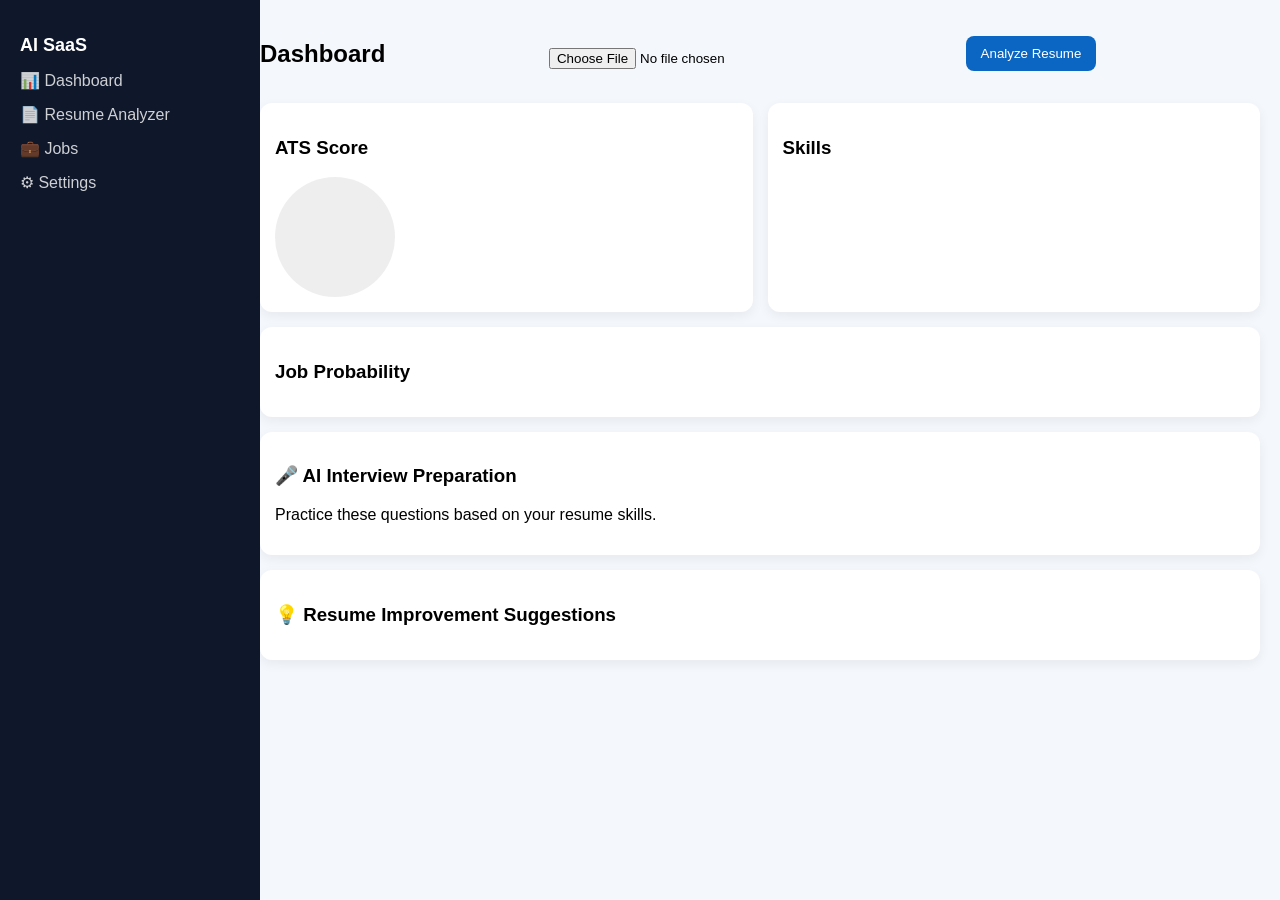
==== upload.html @ 860855e5 "Add files via upload" ====
<!DOCTYPE html>
<html lang="en">
<head>
<title>AI Career SaaS</title>

<style>
body {
    margin: 0;
    font-family: "Inter", Arial;
    background: #f4f7fb;
}

/* SIDEBAR */
.sidebar {
    width: 220px;
    height: 100vh;
    position: fixed;
    background: #0f172a;
    color: white;
    padding: 20px;
}

.sidebar h2 {
    font-size: 18px;
}

.nav-item {
    margin: 15px 0;
    opacity: 0.8;
    cursor: pointer;
}

.nav-item:hover {
    opacity: 1;
}

/* MAIN AREA */
.main {
    margin-left: 240px;
    padding: 20px;
    overflow_y: auto;
}

/* TOP BAR */
.topbar {
    display: flex;
    justify-content: space-between;
    align-items: center;
}

.card {
    background: white;
    padding: 15px;
    border-radius: 12px;
    box-shadow: 0 4px 12px rgba(0,0,0,0.06);
    margin-top: 15px;
}

/* GRID */
.grid {
    display: grid;
    grid-template-columns: 1fr 1fr;
    gap: 15px;
}

/* ATS GAUGE */
.gauge {
    width: 120px;
    height: 120px;
    border-radius: 50%;
    display: flex;
    align-items: center;
    justify-content: center;
    background: conic-gradient(#0a66c2 0deg, #eee 0deg);
    font-weight: bold;
    font-size: 22px;
}

.gauge-fill {
    width: 100%;
    height: 100%;
    border-radius: 50%;
    border: 10px solid #0a66c2;
    clip: rect(0, 120px, 120px, 60px);
    transform: rotate(0deg);
    transition: 1s;
}

/* JOB BARS */
.bar {
    margin: 10px 0;
}

.bar-bg {
    height: 10px;
    background: #eee;
    border-radius: 10px;
}

.bar-fill {
    height: 10px;
    width: 0%;
    background: linear-gradient(90deg,#4facfe,#00f2fe);
    border-radius: 10px;
    transition: 1s;
}

button {
    background: #0a66c2;
    color: white;
    border: none;
    padding: 10px 15px;
    border-radius: 8px;
    cursor: pointer;
}

input {
    margin-top: 10px;
}

</style>
</head>

<body>

<!-- SIDEBAR -->
<div class="sidebar">
    <h2>AI SaaS</h2>
    <div class="nav-item">📊 Dashboard</div>
    <div class="nav-item">📄 Resume Analyzer</div>
    <div class="nav-item">💼 Jobs</div>
    <div class="nav-item">⚙ Settings</div>
</div>

<!-- MAIN -->
<div class="main">

<div class="topbar">
    <h2>Dashboard</h2>
    <input type="file" id="file">
    <button onclick="uploadResume()">Analyze Resume</button>
    <div id="result"></div>


</div>

<div class="grid">

    <div class="card">
        <h3>ATS Score</h3>
        <div id="gauge" class="gauge"></div>
    </div>

    <div class="card">
        <h3>Skills</h3>
        <div id="skills"></div>
    </div>

</div>

<div class="card">
    <h3>Job Probability</h3>
    <div id="jobs"></div>
</div>


<div class="card">
    <h3>🎤 AI Interview Preparation</h3>
    <p>Practice these questions based on your resume skills.</p>
    <div id="questions"></div>
</div>

<div class="card">
    <h3>💡 Resume Improvement Suggestions</h3>
    <div id="suggestions"></div>
</div>
</div>
<script>
function uploadResume() {

    let fileInput = document.getElementById("file");

    if (!fileInput.files[0]) {
        alert("Select a file first");
        return;
    }

    let formData = new FormData();
    formData.append("file", fileInput.files[0]);

    fetch("/upload_pdf", {
        method: "POST",
        body: formData
    })
    .then(res => res.json())
    .then(data => {
        console.log(data);
        // JOBS
        renderJobs(data.job_recommendations);

        // ROLE SCORES
        showRoles(data.role_scores);

        console.log(data);
        console.log(data.interview_questions);
        console.log(data.resume_suggestions);
        let score = data.resume_score;

        document.getElementById("gauge").style.background =
           `conic-gradient(#0a66c2 ${score * 3.6}deg, #eee 0deg)`;

        document.getElementById("gauge").innerHTML =
           `<h2 style="text-align:center;line-height:100px;">${score}%</h2>`;


        console.log(data);

        // ATS SCORE GAUGE
        document.getElementById("result").innerHTML =
            `<h3>Role: ${data.predicted_role}</h3>
             <p>ATS Score: ${data.resume_score}%</p>`;

        // SKILLS
        document.getElementById("skills").innerHTML =
            data.skills_found.map(s => `• ${s}`).join("<br>");
        let qhtml=" ";
        data.interview_questions.forEach((q, index) => {

            qhtml += `
            <div style="
                background:#f8fafc;
                padding:12px;
                margin-bottom:10px;
                border-left:5px solid #0a66c2;
                border-radius:8px;
            ">
                <b>Question ${index + 1}</b>
                <p>${q}</p>
            </div>
            `;
        });

        document.getElementById("questions").innerHTML = qhtml;

        let shtml = "";

        data.resume_suggestions.forEach(s => {
            shtml += `<p>• ${s}</p>`;
        });

        document.getElementById("suggestions").innerHTML = shtml;
        
        
    })
    .catch(err => {
        console.log(err);
        alert("Upload failed");
    });
  
    

    data.interview_questions.forEach((q, index) => {

        qhtml += `
        <div style="
            background:#f8fafc;
            padding:12px;
            margin-bottom:10px;
            border-left:5px solid #0a66c2;
            border-radius:8px;
        ">
            <b>Question ${index + 1}</b>
            <p>${q}</p>
        </div>
        `;
    });

    document.getElementById("questions").innerHTML = qhtml;

    let shtml = "";

    data.resume_suggestions.forEach(s => {
        shtml += `<p>• ${s}</p>`;
    });

    document.getElementById("suggestions").innerHTML = shtml;


}

// JOB CARDS
function renderJobs(jobs){

    let html = "";

    jobs.forEach(job => {
        html += `
        <div style="background:white;padding:15px;margin-top:10px;border-radius:10px;">
            <h3>💼 ${job.title}</h3>
            <p>🏢 ${job.company}</p>
            <p>📍 ${job.location}</p>
            <p>💰 ${job.salary}</p>
            <p>🎯 ${job.skills.join(", ")}</p>
        </div>`;
    });

    document.getElementById("jobs").innerHTML = html;
}

// ROLE SCORES
function showRoles(roleScores){

    let html = "";

    for (let role in roleScores){
        html += `<p>${role} - ${roleScores[role]}%</p>`;
    }

    document.getElementById("roles").innerHTML = html;
}
</script>
<div id="jobs"></div>

<script>
function renderJobs(jobs){

    let html = "";

    jobs.forEach(job => {

        html += `
        <div style="background:white;padding:15px;margin-top:15px;border-radius:10px;box-shadow:0 2px 8px rgba(0,0,0,0.1);">

            <h3>💼 ${job.title}</h3>
            <p>🏢 ${job.company}</p>
            <p>📍 ${job.location}</p>
            <p>💰 ${job.salary}</p>
            <p>🎯 ${job.skills.join(", ")}</p>

        </div>
        `;
    });

    document.getElementById("jobs").innerHTML = html;
}
</script>
<div id="roles"></div>

<script>
function showRoles(roleScores){

    let html = "";

    for (let role in roleScores){

        html += `
            <div>
                ${role} - ${roleScores[role]}%
            </div>
        `;
    }

    document.getElementById("roles").innerHTML = html;
}
</script>
</body>
</html>
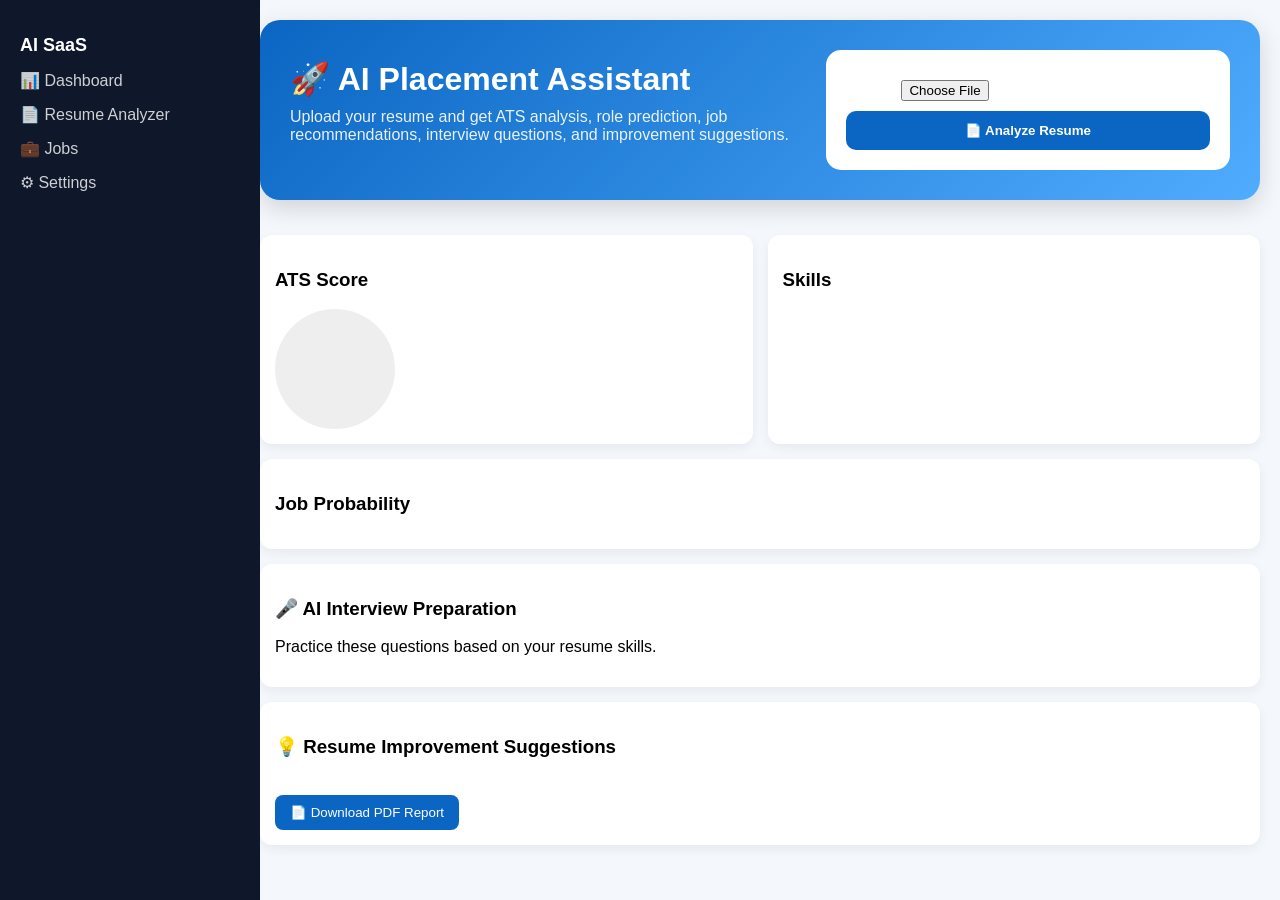
==== commit 32b877a7: "Update upload.html" ====
--- a/upload.html
+++ b/upload.html
@@ -1,8 +1,8 @@
 <!DOCTYPE html>
 <html lang="en">
 <head>
+<meta name="viewport" content="width=device-width, initial-scale=1.0">
 <title>AI Career SaaS</title>
-
 <style>
 body {
     margin: 0;
@@ -38,7 +38,7 @@
 .main {
     margin-left: 240px;
     padding: 20px;
-    overflow_y: auto;
+    overflow-y: auto;
 }
 
 /* TOP BAR */
@@ -117,7 +117,49 @@
 input {
     margin-top: 10px;
 }
-
+.topbar-premium{
+    background: linear-gradient(135deg,#0a66c2,#4facfe);
+    color:white;
+    padding:30px;
+    border-radius:20px;
+    display:flex;
+    justify-content:space-between;
+    align-items:center;
+    margin-bottom:20px;
+    box-shadow:0 8px 25px rgba(0,0,0,0.15);
+}
+
+.topbar-premium h1{
+    margin:0;
+    font-size:32px;
+}
+
+.topbar-premium p{
+    margin-top:10px;
+    opacity:0.9;
+    max-width:600px;
+}
+
+.upload-box{
+    background:white;
+    padding:20px;
+    border-radius:15px;
+    text-align:center;
+}
+
+.upload-box input{
+    margin-bottom:10px;
+}
+
+.upload-box button{
+    width:100%;
+    background:#0a66c2;
+    color:white;
+    border:none;
+    padding:12px;
+    border-radius:10px;
+    font-weight:bold;
+}
 </style>
 </head>
 
@@ -135,14 +177,27 @@
 <!-- MAIN -->
 <div class="main">
 
-<div class="topbar">
-    <h2>Dashboard</h2>
-    <input type="file" id="file">
-    <button onclick="uploadResume()">Analyze Resume</button>
-    <div id="result"></div>
-
-
-</div>
+<div class="topbar-premium">
+
+    <div>
+        <h1>🚀 AI Placement Assistant</h1>
+        <p>
+            Upload your resume and get ATS analysis,
+            role prediction, job recommendations,
+            interview questions, and improvement suggestions.
+        </p>
+    </div>
+
+    <div class="upload-box">
+        <input type="file" id="file">
+        <button onclick="uploadResume()">
+            📄 Analyze Resume
+        </button>
+    </div>
+
+</div>
+
+<div id="result"></div>
 
 <div class="grid">
 
@@ -160,7 +215,9 @@
 
 <div class="card">
     <h3>Job Probability</h3>
+    <div id="roles"></div>
     <div id="jobs"></div>
+    
 </div>
 
 
@@ -173,9 +230,15 @@
 <div class="card">
     <h3>💡 Resume Improvement Suggestions</h3>
     <div id="suggestions"></div>
+    <br>
+
+    <button onclick="downloadReport()">
+        📄 Download PDF Report
+    </button>
 </div>
 </div>
 <script>
+let currentData = {};
 function uploadResume() {
 
     let fileInput = document.getElementById("file");
@@ -194,7 +257,9 @@
     })
     .then(res => res.json())
     .then(data => {
-        console.log(data);
+        currentData = data;
+        console.log("RESPONSE DATA:", data);
+
         // JOBS
         renderJobs(data.job_recommendations);
 
@@ -242,51 +307,29 @@
 
         document.getElementById("questions").innerHTML = qhtml;
 
-        let shtml = "";
+        let shtml= "";
 
         data.resume_suggestions.forEach(s => {
             shtml += `<p>• ${s}</p>`;
         });
 
         document.getElementById("suggestions").innerHTML = shtml;
-        
-        
+
+
+        if (data.status === "success") {
+            alert("Upload successful");
+        }
+        else{
+            alert("Upload failed");
+        }
     })
     .catch(err => {
-        console.log(err);
-        alert("Upload failed");
+        console.error("FULL ERROR:", err);
+        alert("Upload failed: " + err);
     });
   
-    
-
-    data.interview_questions.forEach((q, index) => {
-
-        qhtml += `
-        <div style="
-            background:#f8fafc;
-            padding:12px;
-            margin-bottom:10px;
-            border-left:5px solid #0a66c2;
-            border-radius:8px;
-        ">
-            <b>Question ${index + 1}</b>
-            <p>${q}</p>
-        </div>
-        `;
-    });
-
-    document.getElementById("questions").innerHTML = qhtml;
-
-    let shtml = "";
-
-    data.resume_suggestions.forEach(s => {
-        shtml += `<p>• ${s}</p>`;
-    });
-
-    document.getElementById("suggestions").innerHTML = shtml;
-
-
-}
+
+    }
 
 // JOB CARDS
 function renderJobs(jobs){
@@ -300,7 +343,15 @@
             <p>🏢 ${job.company}</p>
             <p>📍 ${job.location}</p>
             <p>💰 ${job.salary}</p>
-            <p>🎯 ${job.skills.join(", ")}</p>
+            <p>
+            <b>Required Skills:</b><br>
+            ${(job.required_skills || []).join(", ")}
+            </p>
+
+            <p style="color:red;">
+            <b>Missing Skills:</b><br>
+            ${(job.missing_skills || []).join(", ") || "None"}
+            </p>
         </div>`;
     });
 
@@ -308,44 +359,13 @@
 }
 
 // ROLE SCORES
-function showRoles(roleScores){
-
-    let html = "";
-
-    for (let role in roleScores){
-        html += `<p>${role} - ${roleScores[role]}%</p>`;
-    }
-
-    document.getElementById("roles").innerHTML = html;
-}
+
+
+
+
+
+
 </script>
-<div id="jobs"></div>
-
-<script>
-function renderJobs(jobs){
-
-    let html = "";
-
-    jobs.forEach(job => {
-
-        html += `
-        <div style="background:white;padding:15px;margin-top:15px;border-radius:10px;box-shadow:0 2px 8px rgba(0,0,0,0.1);">
-
-            <h3>💼 ${job.title}</h3>
-            <p>🏢 ${job.company}</p>
-            <p>📍 ${job.location}</p>
-            <p>💰 ${job.salary}</p>
-            <p>🎯 ${job.skills.join(", ")}</p>
-
-        </div>
-        `;
-    });
-
-    document.getElementById("jobs").innerHTML = html;
-}
-</script>
-<div id="roles"></div>
-
 <script>
 function showRoles(roleScores){
 
@@ -362,6 +382,48 @@
 
     document.getElementById("roles").innerHTML = html;
 }
+
+
+function downloadReport() {
+
+    fetch("/download_report", {
+        method: "POST",
+        headers: {
+            "Content-Type": "application/json"
+        },
+        body: JSON.stringify(currentData)
+    })
+
+    .then(response => {
+
+        if (!response.ok) {
+            throw new Error("PDF generation failed");
+        }
+
+        return response.blob();
+    })
+
+    .then(blob => {
+
+        const url = window.URL.createObjectURL(blob);
+
+        const a = document.createElement("a");
+
+        a.href = url;
+        a.download = "AI_Placement_Report.pdf";
+
+        a.click();
+
+        window.URL.revokeObjectURL(url);
+    })
+
+    .catch(error => {
+
+        console.error(error);
+
+        alert("PDF download failed");
+    });
+}
 </script>
 </body>
-</html>+</html>
